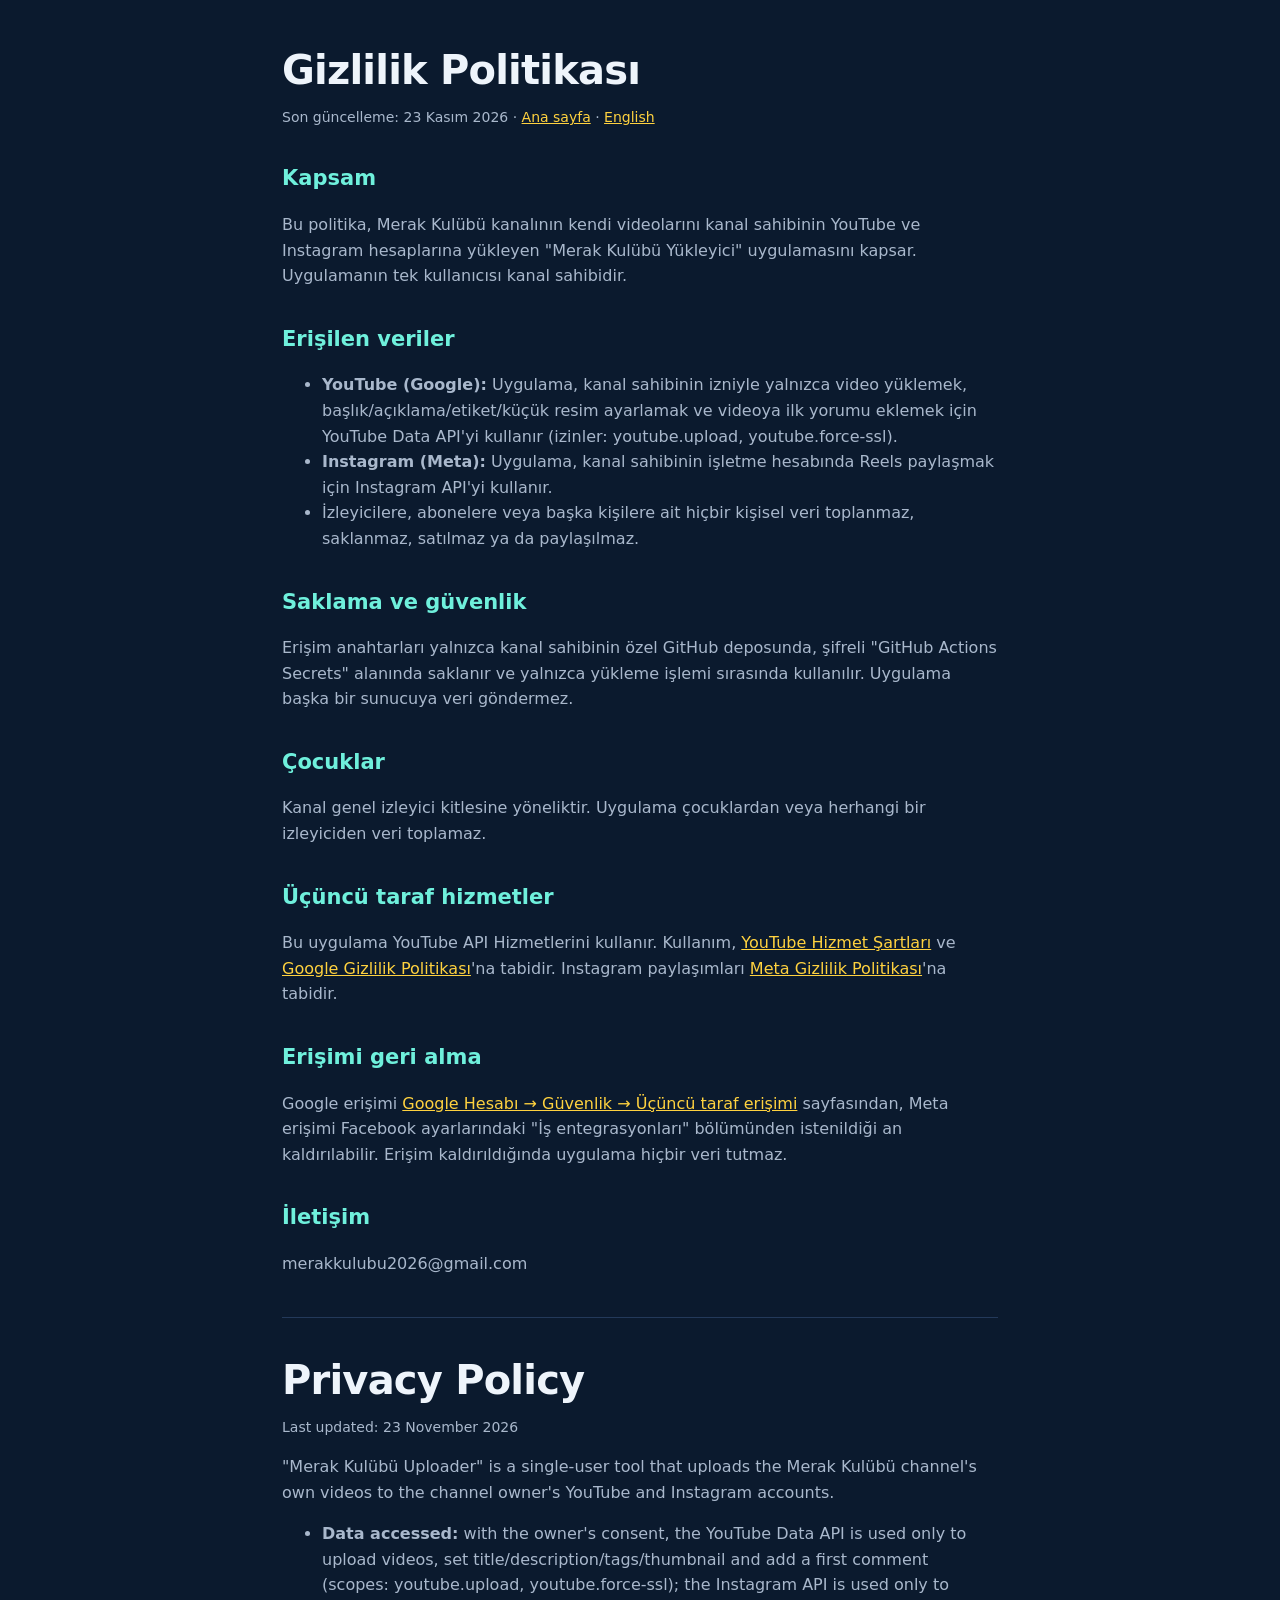
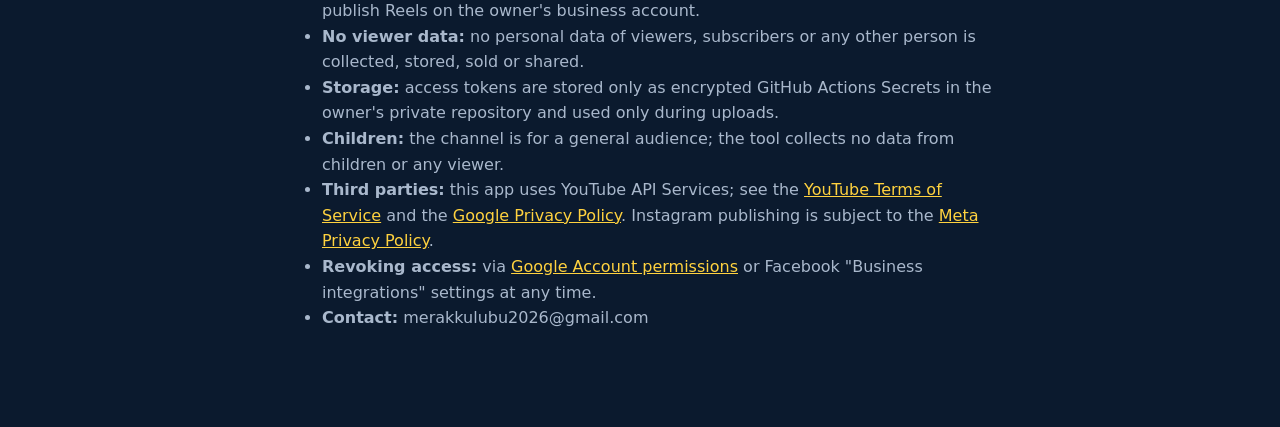
==== gizlilik.html @ 1c279f69 "Merak Kulübü tanıtım ve gizlilik sayfaları Co-Authored-By: Claude Opus 5.5 <noreply@anthropic.com> C" ====
<!DOCTYPE html>
<html lang="tr"><head><meta charset="utf-8"><meta name="viewport" content="width=device-width,initial-scale=1">
<title>Gizlilik Politikası – Merak Kulübü</title><link rel="stylesheet" href="style.css"></head>
<body><main>
<h1>Gizlilik Politikası</h1>
<p class="small">Son güncelleme: 23 Kasım 2026 · <a href="index.html">Ana sayfa</a> · <a href="#en">English</a></p>

<h2>Kapsam</h2>
<p>Bu politika, Merak Kulübü kanalının kendi videolarını kanal sahibinin YouTube ve Instagram hesaplarına yükleyen "Merak Kulübü Yükleyici" uygulamasını kapsar. Uygulamanın tek kullanıcısı kanal sahibidir.</p>

<h2>Erişilen veriler</h2>
<ul>
<li><b>YouTube (Google):</b> Uygulama, kanal sahibinin izniyle yalnızca video yüklemek, başlık/açıklama/etiket/küçük resim ayarlamak ve videoya ilk yorumu eklemek için YouTube Data API'yi kullanır (izinler: youtube.upload, youtube.force-ssl).</li>
<li><b>Instagram (Meta):</b> Uygulama, kanal sahibinin işletme hesabında Reels paylaşmak için Instagram API'yi kullanır.</li>
<li>İzleyicilere, abonelere veya başka kişilere ait hiçbir kişisel veri toplanmaz, saklanmaz, satılmaz ya da paylaşılmaz.</li>
</ul>

<h2>Saklama ve güvenlik</h2>
<p>Erişim anahtarları yalnızca kanal sahibinin özel GitHub deposunda, şifreli "GitHub Actions Secrets" alanında saklanır ve yalnızca yükleme işlemi sırasında kullanılır. Uygulama başka bir sunucuya veri göndermez.</p>

<h2>Çocuklar</h2>
<p>Kanal genel izleyici kitlesine yöneliktir. Uygulama çocuklardan veya herhangi bir izleyiciden veri toplamaz.</p>

<h2>Üçüncü taraf hizmetler</h2>
<p>Bu uygulama YouTube API Hizmetlerini kullanır. Kullanım, <a href="https://www.youtube.com/t/terms">YouTube Hizmet Şartları</a> ve <a href="https://policies.google.com/privacy">Google Gizlilik Politikası</a>'na tabidir. Instagram paylaşımları <a href="https://privacycenter.instagram.com/policy">Meta Gizlilik Politikası</a>'na tabidir.</p>

<h2>Erişimi geri alma</h2>
<p>Google erişimi <a href="https://myaccount.google.com/permissions">Google Hesabı → Güvenlik → Üçüncü taraf erişimi</a> sayfasından, Meta erişimi Facebook ayarlarındaki "İş entegrasyonları" bölümünden istenildiği an kaldırılabilir. Erişim kaldırıldığında uygulama hiçbir veri tutmaz.</p>

<h2>İletişim</h2>
<p>merakkulubu2026@gmail.com</p>

<hr style="border:none;border-top:1px solid #23395a;margin:40px 0">
<h1 id="en">Privacy Policy</h1>
<p class="small">Last updated: 23 November 2026</p>
<p>"Merak Kulübü Uploader" is a single-user tool that uploads the Merak Kulübü channel's own videos to the channel owner's YouTube and Instagram accounts.</p>
<ul>
<li><b>Data accessed:</b> with the owner's consent, the YouTube Data API is used only to upload videos, set title/description/tags/thumbnail and add a first comment (scopes: youtube.upload, youtube.force-ssl); the Instagram API is used only to publish Reels on the owner's business account.</li>
<li><b>No viewer data:</b> no personal data of viewers, subscribers or any other person is collected, stored, sold or shared.</li>
<li><b>Storage:</b> access tokens are stored only as encrypted GitHub Actions Secrets in the owner's private repository and used only during uploads.</li>
<li><b>Children:</b> the channel is for a general audience; the tool collects no data from children or any viewer.</li>
<li><b>Third parties:</b> this app uses YouTube API Services; see the <a href="https://www.youtube.com/t/terms">YouTube Terms of Service</a> and the <a href="https://policies.google.com/privacy">Google Privacy Policy</a>. Instagram publishing is subject to the <a href="https://privacycenter.instagram.com/policy">Meta Privacy Policy</a>.</li>
<li><b>Revoking access:</b> via <a href="https://myaccount.google.com/permissions">Google Account permissions</a> or Facebook "Business integrations" settings at any time.</li>
<li><b>Contact:</b> merakkulubu2026@gmail.com</li>
</ul>
</main></body></html>
---- style.css ----
:root{--bg:#0b1a2e;--card:#11243d;--ink:#eef4fb;--muted:#a9b8cc;--acc:#ffd23f;--teal:#6ff0dc}
*{box-sizing:border-box}body{margin:0;font-family:system-ui,-apple-system,"Segoe UI",Roboto,sans-serif;background:var(--bg);color:var(--ink);line-height:1.6}
main{max-width:760px;margin:0 auto;padding:48px 22px 80px}h1{font-size:40px;line-height:1.1;margin:0 0 8px;letter-spacing:-.02em}
h2{font-size:21px;margin:34px 0 8px;color:var(--teal)}p,li{color:var(--muted)}a{color:var(--acc)}
.dot{display:inline-block;width:14px;height:14px;border-radius:50%;background:var(--acc);box-shadow:0 0 14px var(--acc);margin-right:10px;vertical-align:middle}
.card{background:var(--card);border-radius:18px;padding:22px 24px;margin:22px 0}.small{font-size:14px}footer{margin-top:46px;font-size:14px;color:var(--muted)}
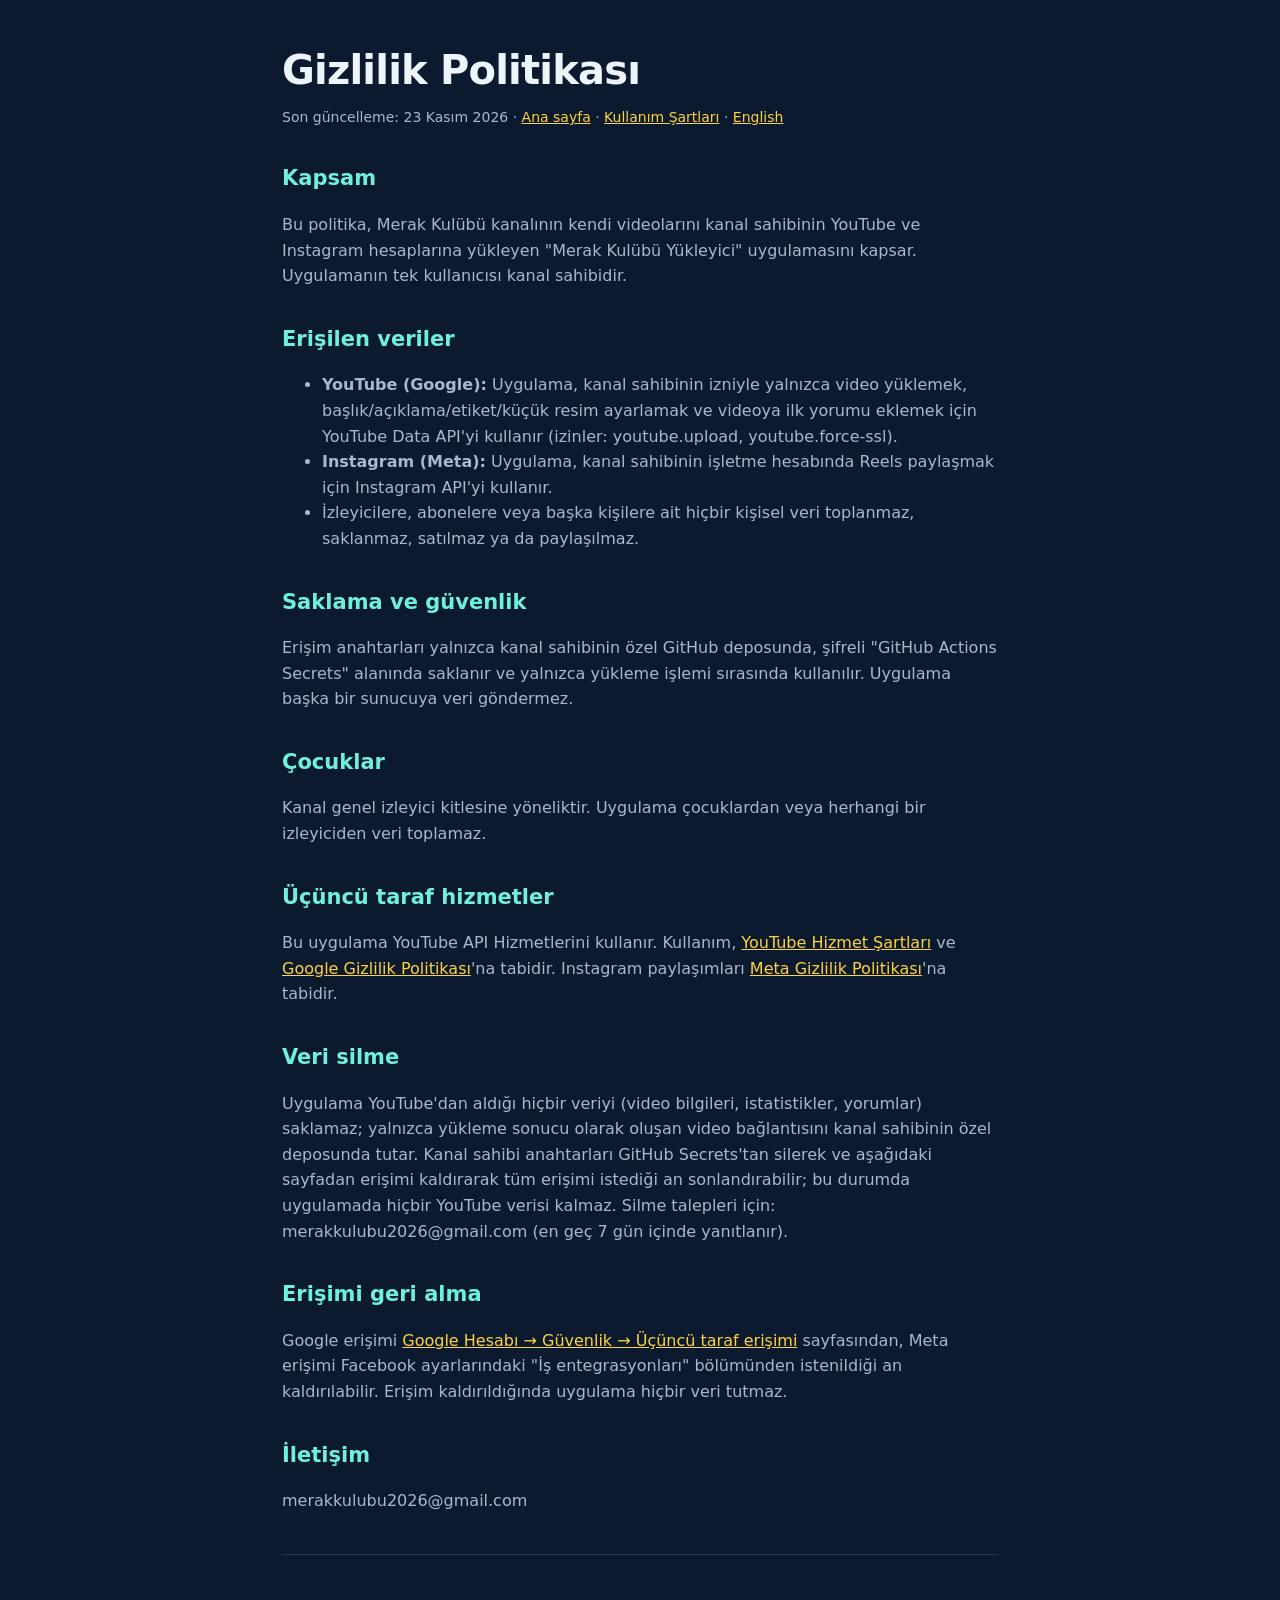
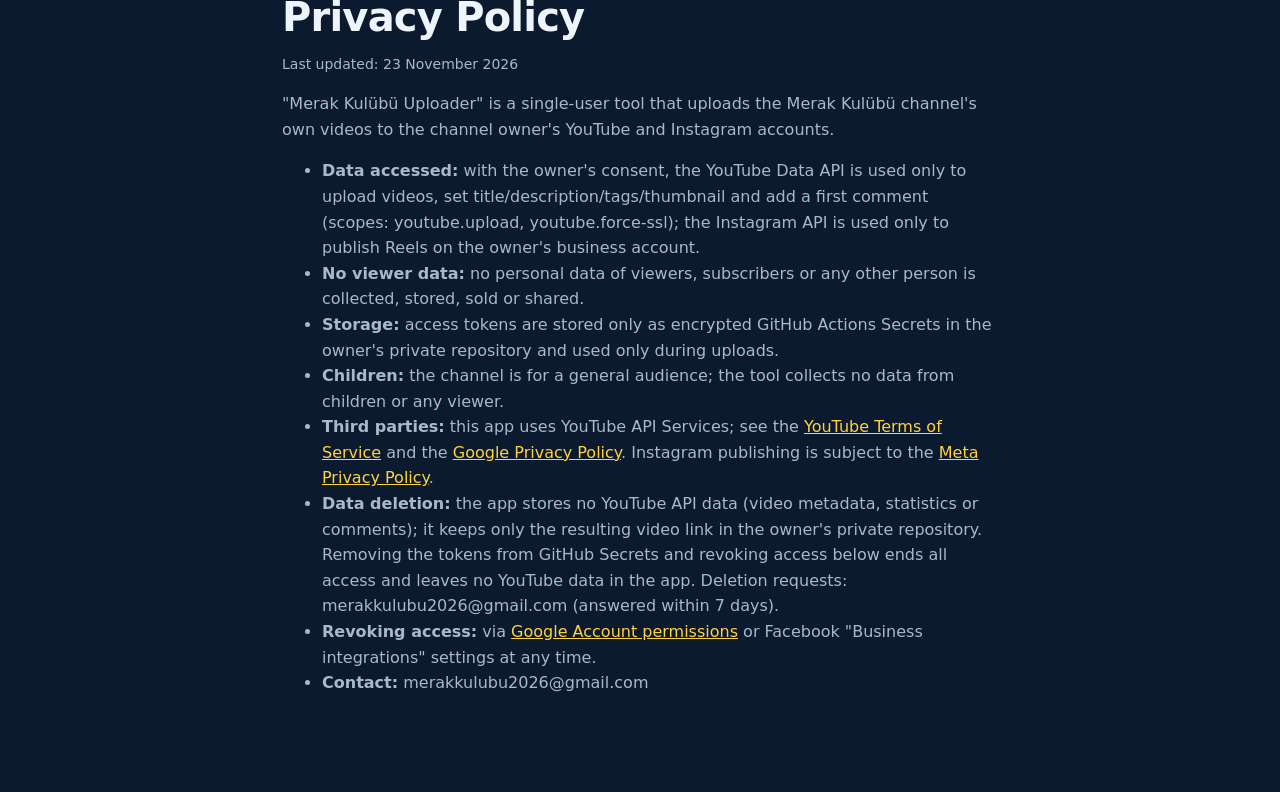
==== commit e52b56c7: "Kullanım şartları, veri silme bölümü ve YouTube bağlantıları Co-Authored-By: Claude Opus 5.5 <norepl" ====
--- a/gizlilik.html
+++ b/gizlilik.html
@@ -3,7 +3,7 @@
 <title>Gizlilik Politikası – Merak Kulübü</title><link rel="stylesheet" href="style.css"></head>
 <body><main>
 <h1>Gizlilik Politikası</h1>
-<p class="small">Son güncelleme: 23 Kasım 2026 · <a href="index.html">Ana sayfa</a> · <a href="#en">English</a></p>
+<p class="small">Son güncelleme: 23 Kasım 2026 · <a href="index.html">Ana sayfa</a> · <a href="kosullar.html">Kullanım Şartları</a> · <a href="#en">English</a></p>
 
 <h2>Kapsam</h2>
 <p>Bu politika, Merak Kulübü kanalının kendi videolarını kanal sahibinin YouTube ve Instagram hesaplarına yükleyen "Merak Kulübü Yükleyici" uygulamasını kapsar. Uygulamanın tek kullanıcısı kanal sahibidir.</p>
@@ -24,6 +24,9 @@
 <h2>Üçüncü taraf hizmetler</h2>
 <p>Bu uygulama YouTube API Hizmetlerini kullanır. Kullanım, <a href="https://www.youtube.com/t/terms">YouTube Hizmet Şartları</a> ve <a href="https://policies.google.com/privacy">Google Gizlilik Politikası</a>'na tabidir. Instagram paylaşımları <a href="https://privacycenter.instagram.com/policy">Meta Gizlilik Politikası</a>'na tabidir.</p>
 
+<h2>Veri silme</h2>
+<p>Uygulama YouTube'dan aldığı hiçbir veriyi (video bilgileri, istatistikler, yorumlar) saklamaz; yalnızca yükleme sonucu olarak oluşan video bağlantısını kanal sahibinin özel deposunda tutar. Kanal sahibi anahtarları GitHub Secrets'tan silerek ve aşağıdaki sayfadan erişimi kaldırarak tüm erişimi istediği an sonlandırabilir; bu durumda uygulamada hiçbir YouTube verisi kalmaz. Silme talepleri için: merakkulubu2026@gmail.com (en geç 7 gün içinde yanıtlanır).</p>
+
 <h2>Erişimi geri alma</h2>
 <p>Google erişimi <a href="https://myaccount.google.com/permissions">Google Hesabı → Güvenlik → Üçüncü taraf erişimi</a> sayfasından, Meta erişimi Facebook ayarlarındaki "İş entegrasyonları" bölümünden istenildiği an kaldırılabilir. Erişim kaldırıldığında uygulama hiçbir veri tutmaz.</p>
 
@@ -40,6 +43,7 @@
 <li><b>Storage:</b> access tokens are stored only as encrypted GitHub Actions Secrets in the owner's private repository and used only during uploads.</li>
 <li><b>Children:</b> the channel is for a general audience; the tool collects no data from children or any viewer.</li>
 <li><b>Third parties:</b> this app uses YouTube API Services; see the <a href="https://www.youtube.com/t/terms">YouTube Terms of Service</a> and the <a href="https://policies.google.com/privacy">Google Privacy Policy</a>. Instagram publishing is subject to the <a href="https://privacycenter.instagram.com/policy">Meta Privacy Policy</a>.</li>
+<li><b>Data deletion:</b> the app stores no YouTube API data (video metadata, statistics or comments); it keeps only the resulting video link in the owner's private repository. Removing the tokens from GitHub Secrets and revoking access below ends all access and leaves no YouTube data in the app. Deletion requests: merakkulubu2026@gmail.com (answered within 7 days).</li>
 <li><b>Revoking access:</b> via <a href="https://myaccount.google.com/permissions">Google Account permissions</a> or Facebook "Business integrations" settings at any time.</li>
 <li><b>Contact:</b> merakkulubu2026@gmail.com</li>
 </ul>
